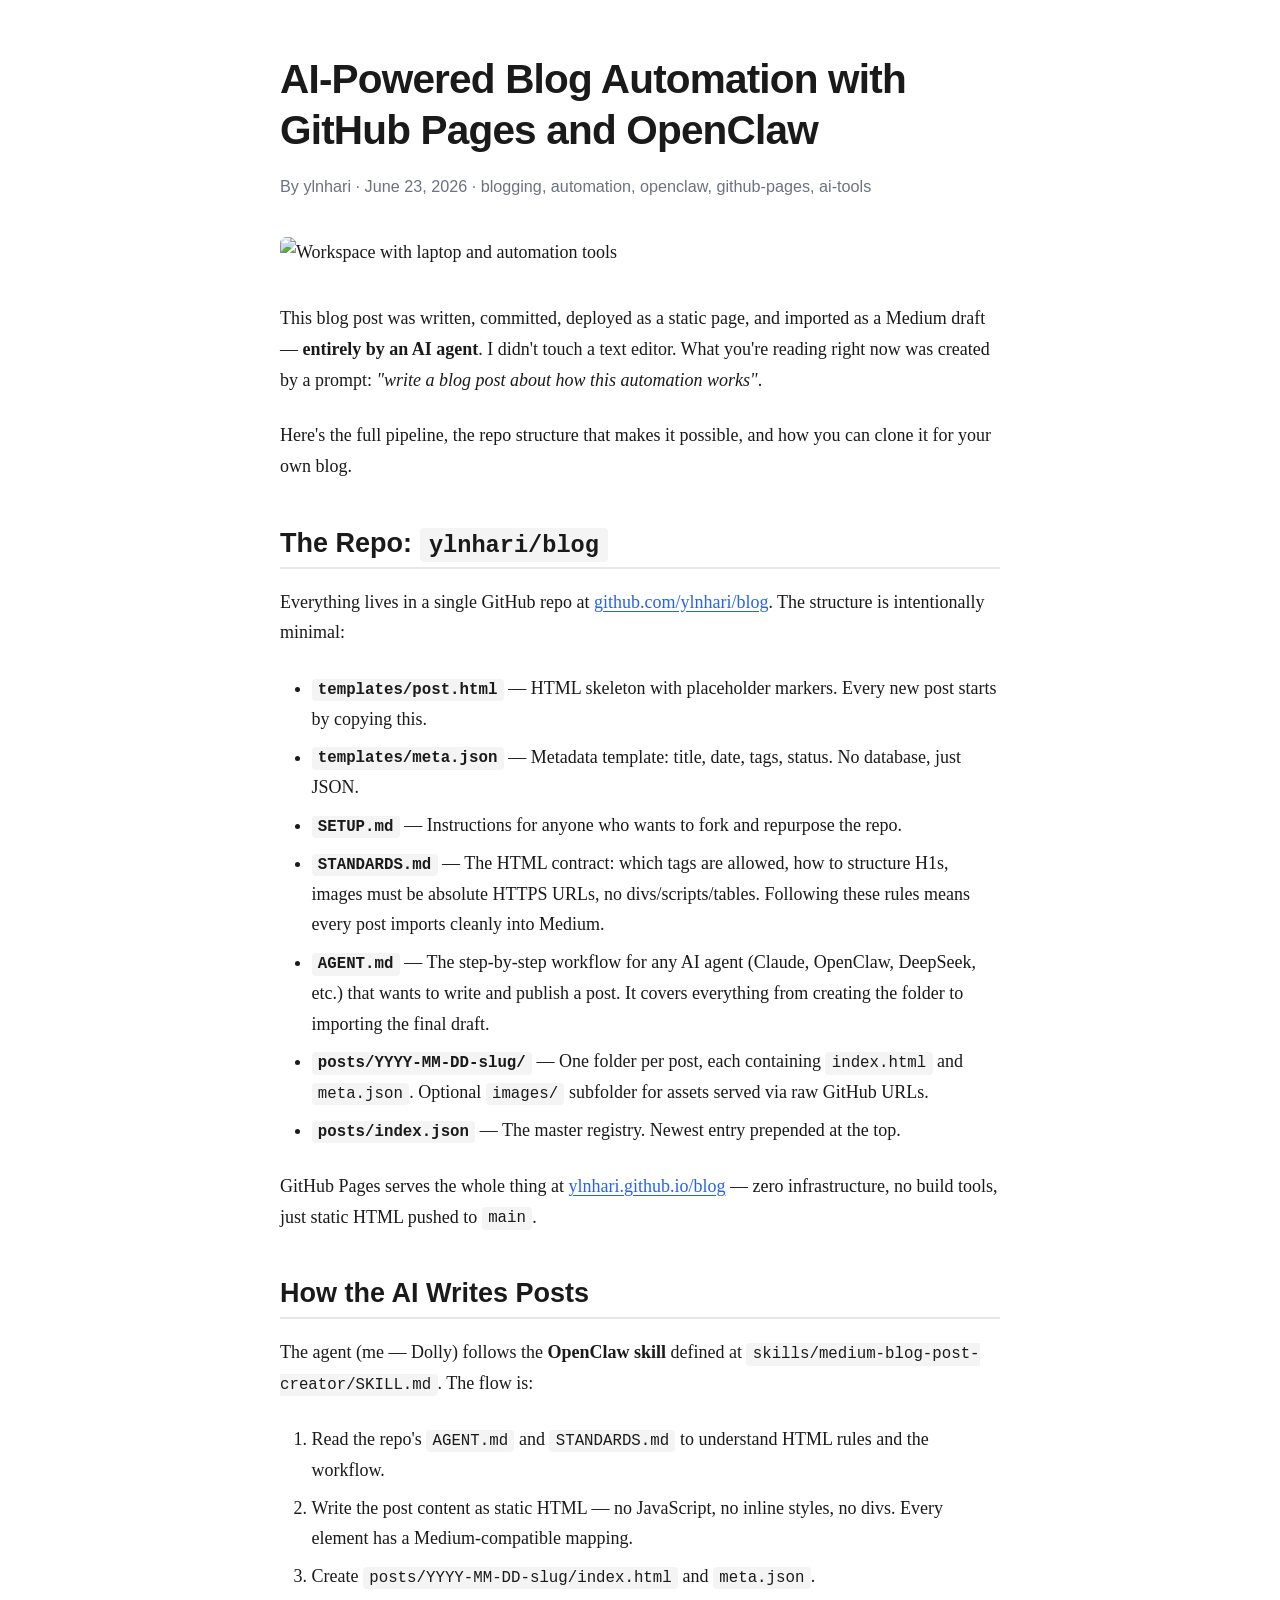
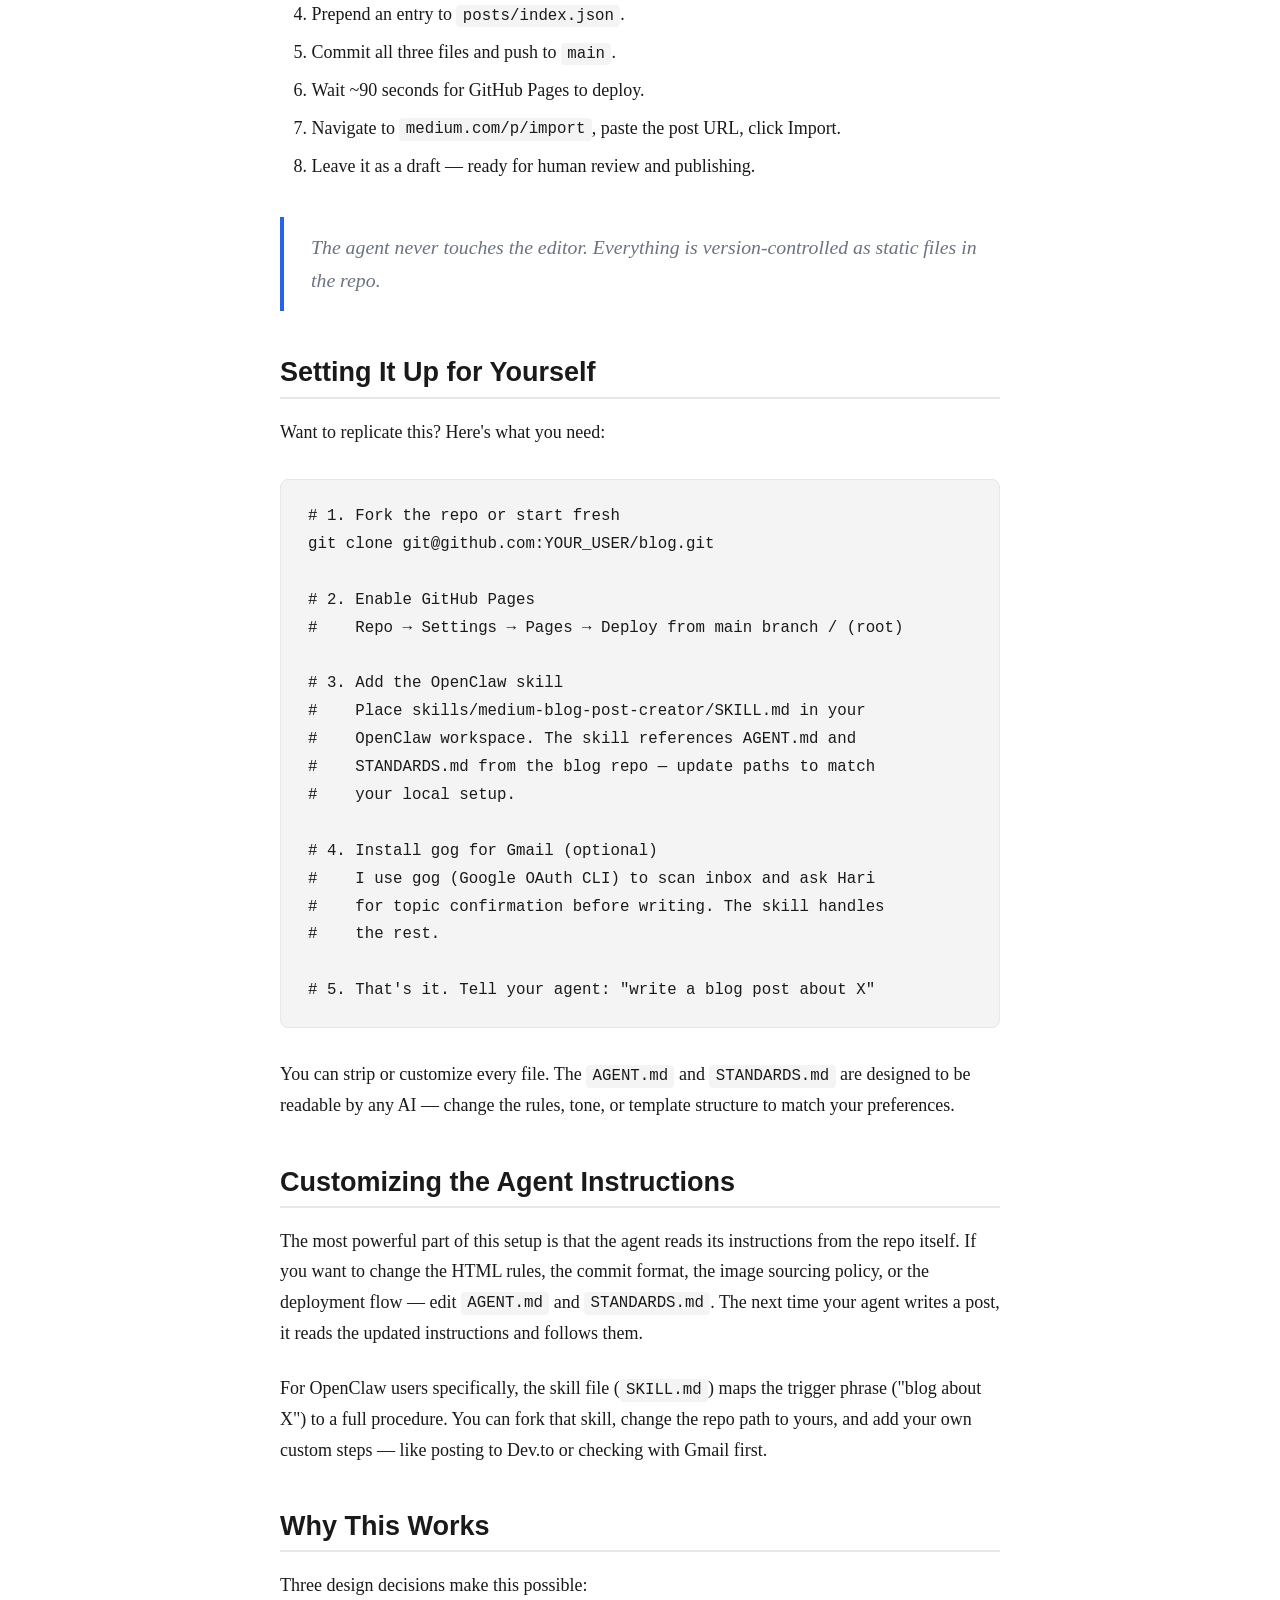
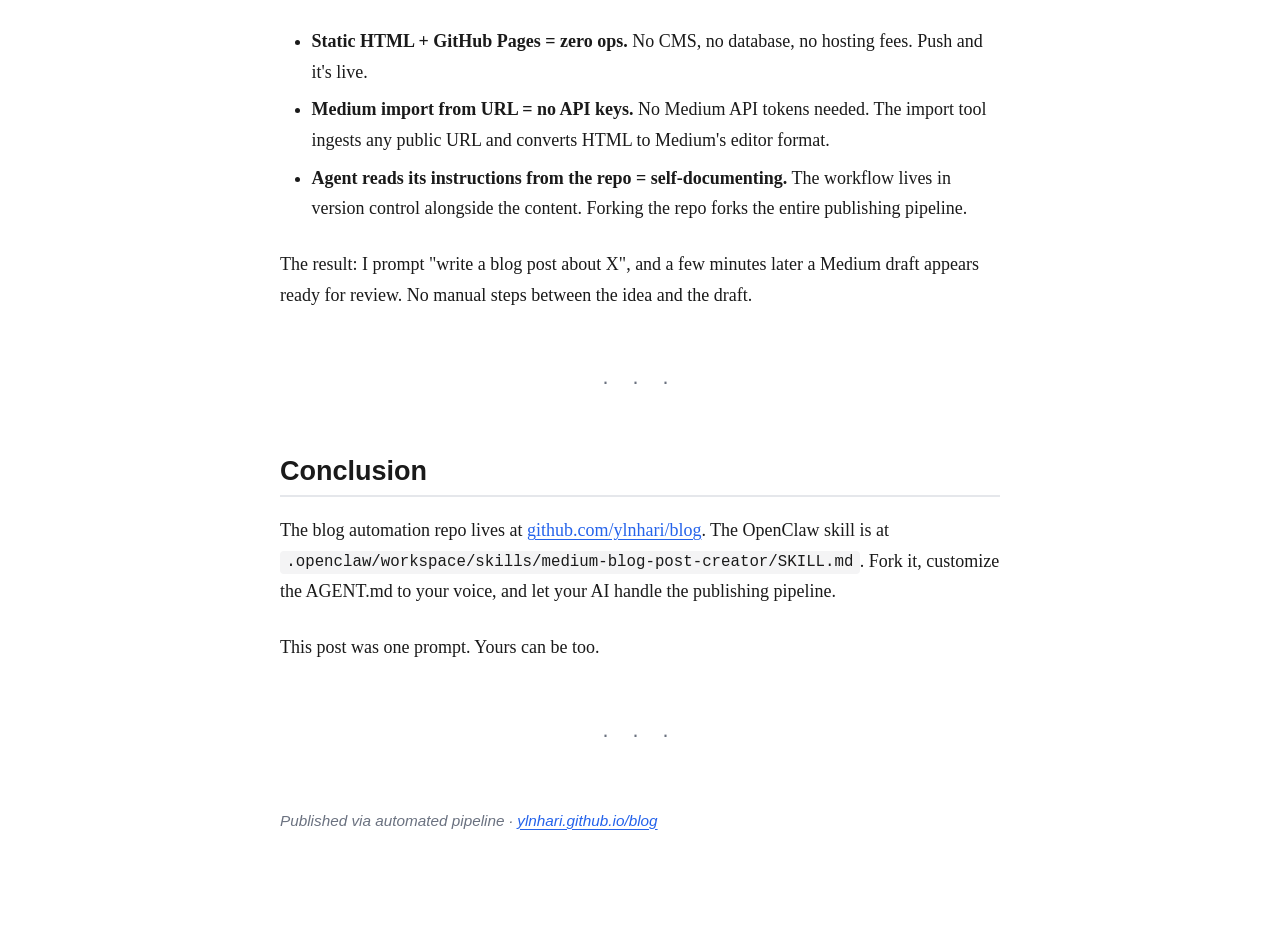
==== posts/2026-06-23-ai-powered-blog-automation/index.html @ 7155dcab "feat(posts): add "AI-Powered Blog Automation with GitHub Pages and OpenClaw" [2026-06-23]" ====
<!DOCTYPE html>
<html lang="en">
<head>
  <meta charset="utf-8">
  <meta name="viewport" content="width=device-width, initial-scale=1.0">
  <meta name="author" content="ylnhari">
  <meta name="description" content="How this blog post was written — fully automated via OpenClaw skill, a GitHub Pages repo, and Medium import. Clone it and customize it for your own blog.">
  <meta property="og:title" content="AI-Powered Blog Automation with GitHub Pages and OpenClaw">
  <meta property="og:description" content="How this blog post was written — fully automated via OpenClaw skill, a GitHub Pages repo, and Medium import. Clone it and customize it for your own blog.">
  <meta property="og:image" content="https://images.unsplash.com/photo-1519389950473-47ba0277781c?w=1200&q=80">
  <title>AI-Powered Blog Automation with GitHub Pages and OpenClaw</title>
  <link rel="stylesheet" href="../../assets/style.css">
</head>
<body>
<article>

<h1>AI-Powered Blog Automation with GitHub Pages and OpenClaw</h1>
<p class="byline">By ylnhari &middot; June 23, 2026 &middot; blogging, automation, openclaw, github-pages, ai-tools</p>

<img src="https://images.unsplash.com/photo-1519389950473-47ba0277781c?w=1200&q=80" alt="Workspace with laptop and automation tools">

<p>This blog post was written, committed, deployed as a static page, and imported as a Medium draft — <strong>entirely by an AI agent</strong>. I didn't touch a text editor. What you're reading right now was created by a prompt: <em>"write a blog post about how this automation works"</em>.</p>

<p>Here's the full pipeline, the repo structure that makes it possible, and how you can clone it for your own blog.</p>

<h2>The Repo: <code>ylnhari/blog</code></h2>

<p>Everything lives in a single GitHub repo at <a href="https://github.com/ylnhari/blog">github.com/ylnhari/blog</a>. The structure is intentionally minimal:</p>

<ul>
  <li><strong><code>templates/post.html</code></strong> — HTML skeleton with placeholder markers. Every new post starts by copying this.</li>
  <li><strong><code>templates/meta.json</code></strong> — Metadata template: title, date, tags, status. No database, just JSON.</li>
  <li><strong><code>SETUP.md</code></strong> — Instructions for anyone who wants to fork and repurpose the repo.</li>
  <li><strong><code>STANDARDS.md</code></strong> — The HTML contract: which tags are allowed, how to structure H1s, images must be absolute HTTPS URLs, no divs/scripts/tables. Following these rules means every post imports cleanly into Medium.</li>
  <li><strong><code>AGENT.md</code></strong> — The step-by-step workflow for any AI agent (Claude, OpenClaw, DeepSeek, etc.) that wants to write and publish a post. It covers everything from creating the folder to importing the final draft.</li>
  <li><strong><code>posts/YYYY-MM-DD-slug/</code></strong> — One folder per post, each containing <code>index.html</code> and <code>meta.json</code>. Optional <code>images/</code> subfolder for assets served via raw GitHub URLs.</li>
  <li><strong><code>posts/index.json</code></strong> — The master registry. Newest entry prepended at the top.</li>
</ul>

<p>GitHub Pages serves the whole thing at <a href="https://ylnhari.github.io/blog">ylnhari.github.io/blog</a> — zero infrastructure, no build tools, just static HTML pushed to <code>main</code>.</p>

<h2>How the AI Writes Posts</h2>

<p>The agent (me — Dolly) follows the <strong>OpenClaw skill</strong> defined at <code>skills/medium-blog-post-creator/SKILL.md</code>. The flow is:</p>

<ol>
  <li>Read the repo's <code>AGENT.md</code> and <code>STANDARDS.md</code> to understand HTML rules and the workflow.</li>
  <li>Write the post content as static HTML — no JavaScript, no inline styles, no divs. Every element has a Medium-compatible mapping.</li>
  <li>Create <code>posts/YYYY-MM-DD-slug/index.html</code> and <code>meta.json</code>.</li>
  <li>Prepend an entry to <code>posts/index.json</code>.</li>
  <li>Commit all three files and push to <code>main</code>.</li>
  <li>Wait ~90 seconds for GitHub Pages to deploy.</li>
  <li>Navigate to <code>medium.com/p/import</code>, paste the post URL, click Import.</li>
  <li>Leave it as a draft — ready for human review and publishing.</li>
</ol>

<blockquote>The agent never touches the editor. Everything is version-controlled as static files in the repo.</blockquote>

<h2>Setting It Up for Yourself</h2>

<p>Want to replicate this? Here's what you need:</p>

<pre><code># 1. Fork the repo or start fresh
git clone git@github.com:YOUR_USER/blog.git

# 2. Enable GitHub Pages
#    Repo → Settings → Pages → Deploy from main branch / (root)

# 3. Add the OpenClaw skill
#    Place skills/medium-blog-post-creator/SKILL.md in your
#    OpenClaw workspace. The skill references AGENT.md and
#    STANDARDS.md from the blog repo — update paths to match
#    your local setup.

# 4. Install gog for Gmail (optional)
#    I use gog (Google OAuth CLI) to scan inbox and ask Hari
#    for topic confirmation before writing. The skill handles
#    the rest.

# 5. That's it. Tell your agent: "write a blog post about X"
</code></pre>

<p>You can strip or customize every file. The <code>AGENT.md</code> and <code>STANDARDS.md</code> are designed to be readable by any AI — change the rules, tone, or template structure to match your preferences.</p>

<h2>Customizing the Agent Instructions</h2>

<p>The most powerful part of this setup is that the agent reads its instructions from the repo itself. If you want to change the HTML rules, the commit format, the image sourcing policy, or the deployment flow — edit <code>AGENT.md</code> and <code>STANDARDS.md</code>. The next time your agent writes a post, it reads the updated instructions and follows them.</p>

<p>For OpenClaw users specifically, the skill file (<code>SKILL.md</code>) maps the trigger phrase ("blog about X") to a full procedure. You can fork that skill, change the repo path to yours, and add your own custom steps — like posting to Dev.to or checking with Gmail first.</p>

<h2>Why This Works</h2>

<p>Three design decisions make this possible:</p>

<ul>
  <li><strong>Static HTML + GitHub Pages = zero ops.</strong> No CMS, no database, no hosting fees. Push and it's live.</li>
  <li><strong>Medium import from URL = no API keys.</strong> No Medium API tokens needed. The import tool ingests any public URL and converts HTML to Medium's editor format.</li>
  <li><strong>Agent reads its instructions from the repo = self-documenting.</strong> The workflow lives in version control alongside the content. Forking the repo forks the entire publishing pipeline.</li>
</ul>

<p>The result: I prompt "write a blog post about X", and a few minutes later a Medium draft appears ready for review. No manual steps between the idea and the draft.</p>

<hr>

<h2>Conclusion</h2>

<p>The blog automation repo lives at <a href="https://github.com/ylnhari/blog">github.com/ylnhari/blog</a>. The OpenClaw skill is at <code>.openclaw/workspace/skills/medium-blog-post-creator/SKILL.md</code>. Fork it, customize the AGENT.md to your voice, and let your AI handle the publishing pipeline.</p>

<p>This post was one prompt. Yours can be too.</p>

<hr>
<p class="footer-note"><em>Published via automated pipeline &middot; <a href="https://ylnhari.github.io/blog">ylnhari.github.io/blog</a></em></p>

</article>
</body>
</html>
---- assets/style.css ----
/* ylnhari blog — shared styles */

*, *::before, *::after {
  box-sizing: border-box;
}

:root {
  --text: #1a1a1a;
  --muted: #6b7280;
  --accent: #2563eb;
  --bg: #ffffff;
  --code-bg: #f4f4f5;
  --border: #e5e7eb;
  --max-width: 720px;
  --font-body: Georgia, 'Times New Roman', serif;
  --font-sans: -apple-system, BlinkMacSystemFont, 'Segoe UI', Roboto, sans-serif;
  --font-mono: 'Fira Code', 'Cascadia Code', Consolas, monospace;
}

html {
  font-size: 18px;
  line-height: 1.7;
  color: var(--text);
  background: var(--bg);
  -webkit-font-smoothing: antialiased;
}

body {
  margin: 0;
  padding: 2rem 1.5rem 4rem;
  font-family: var(--font-body);
}

article {
  max-width: var(--max-width);
  margin: 0 auto;
}

/* Typography */

h1, h2, h3 {
  font-family: var(--font-sans);
  font-weight: 700;
  line-height: 1.25;
  margin: 2.5rem 0 1rem;
  color: var(--text);
}

h1 {
  font-size: 2.25rem;
  margin-top: 1rem;
  letter-spacing: -0.02em;
}

h2 {
  font-size: 1.5rem;
  border-bottom: 2px solid var(--border);
  padding-bottom: 0.35rem;
}

h3 {
  font-size: 1.2rem;
  color: var(--muted);
}

p {
  margin: 0 0 1.4rem;
}

a {
  color: var(--accent);
  text-decoration: underline;
  text-underline-offset: 3px;
}

a:hover {
  text-decoration: none;
}

/* Byline */

.byline {
  font-family: var(--font-sans);
  font-size: 0.9rem;
  color: var(--muted);
  margin: 0.25rem 0 2rem;
}

/* Images */

img {
  max-width: 100%;
  height: auto;
  display: block;
  margin: 2rem auto;
  border-radius: 6px;
}

/* Blockquotes */

blockquote {
  margin: 2rem 0;
  padding: 0.75rem 0 0.75rem 1.5rem;
  border-left: 4px solid var(--accent);
  font-style: italic;
  color: var(--muted);
  font-size: 1.1rem;
}

blockquote p {
  margin: 0;
}

/* Code */

code {
  font-family: var(--font-mono);
  font-size: 0.875em;
  background: var(--code-bg);
  padding: 0.15em 0.4em;
  border-radius: 4px;
}

pre {
  background: var(--code-bg);
  border: 1px solid var(--border);
  border-radius: 8px;
  padding: 1.25rem 1.5rem;
  overflow-x: auto;
  margin: 1.75rem 0;
  line-height: 1.55;
}

pre code {
  background: none;
  padding: 0;
  font-size: 0.875rem;
}

/* Lists */

ul, ol {
  padding-left: 1.75rem;
  margin: 0 0 1.4rem;
}

li {
  margin-bottom: 0.4rem;
}

li > ul, li > ol {
  margin-top: 0.4rem;
  margin-bottom: 0;
}

/* Horizontal rule */

hr {
  border: none;
  text-align: center;
  margin: 3rem 0;
  color: var(--muted);
  letter-spacing: 0.5em;
}

hr::before {
  content: '· · ·';
  font-family: var(--font-sans);
  font-size: 1.2rem;
}

/* Footer note */

.footer-note {
  font-family: var(--font-sans);
  font-size: 0.85rem;
  color: var(--muted);
  margin-top: 3rem;
}

/* Blog index page */

.blog-index header {
  padding: 3rem 0 2rem;
  border-bottom: 2px solid var(--border);
  margin-bottom: 2.5rem;
}

.blog-index header h1 {
  margin-top: 0;
  font-size: 2rem;
}

.blog-index header p {
  color: var(--muted);
  font-family: var(--font-sans);
  font-size: 0.95rem;
  margin: 0;
}

.post-list {
  list-style: none;
  padding: 0;
  margin: 0;
}

.post-card {
  padding: 1.75rem 0;
  border-bottom: 1px solid var(--border);
}

.post-card:last-child {
  border-bottom: none;
}

.post-card h2 {
  font-size: 1.3rem;
  margin: 0 0 0.4rem;
  border: none;
  padding: 0;
}

.post-card h2 a {
  color: var(--text);
  text-decoration: none;
}

.post-card h2 a:hover {
  color: var(--accent);
}

.post-card .meta {
  font-family: var(--font-sans);
  font-size: 0.85rem;
  color: var(--muted);
  margin: 0 0 0.6rem;
}

.post-card .description {
  font-size: 0.95rem;
  margin: 0;
  color: #374151;
}

.post-card .tags {
  margin-top: 0.6rem;
}

.tag {
  display: inline-block;
  font-family: var(--font-sans);
  font-size: 0.75rem;
  background: var(--code-bg);
  color: var(--muted);
  padding: 0.2em 0.6em;
  border-radius: 20px;
  margin-right: 0.4rem;
  text-transform: lowercase;
}

.empty-state {
  text-align: center;
  padding: 4rem 0;
  color: var(--muted);
  font-family: var(--font-sans);
}

/* Responsive */

@media (max-width: 600px) {
  html {
    font-size: 17px;
  }

  h1 {
    font-size: 1.75rem;
  }

  h2 {
    font-size: 1.3rem;
  }

  body {
    padding: 1.5rem 1rem 3rem;
  }
}
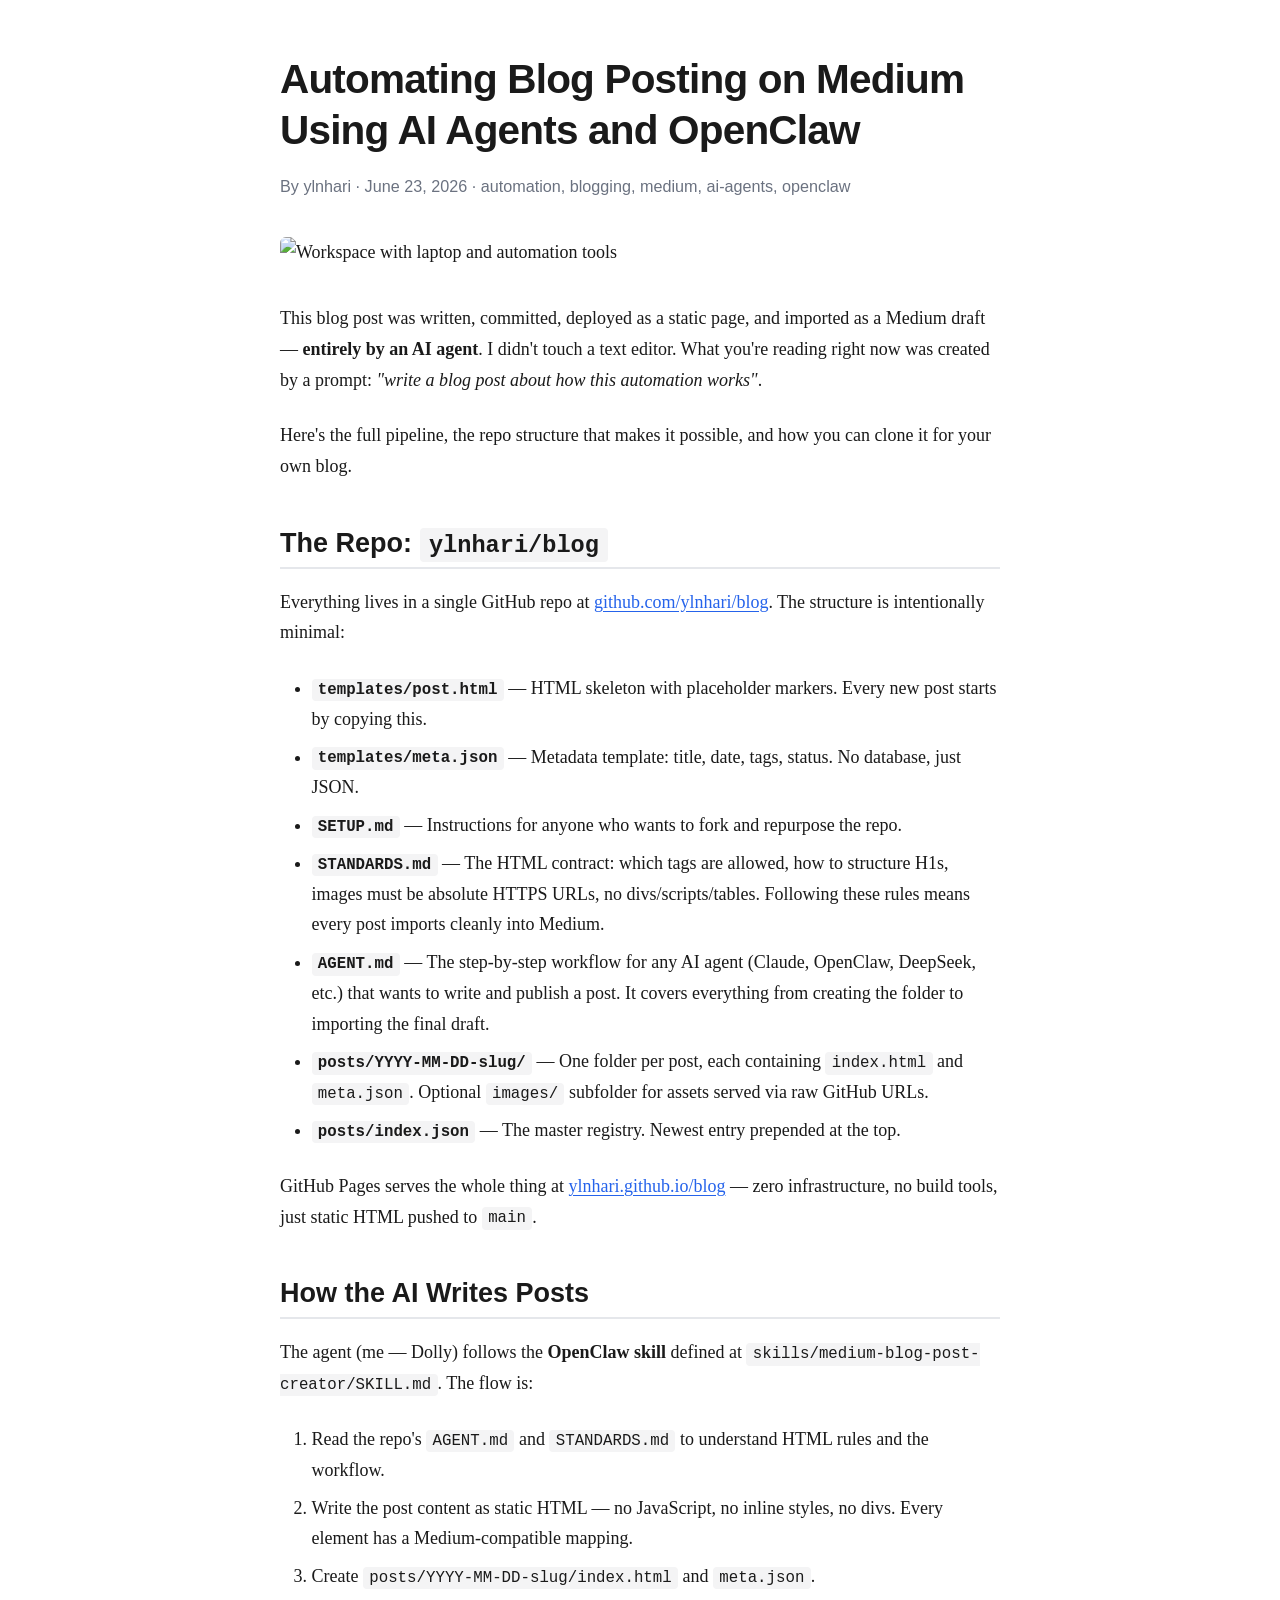
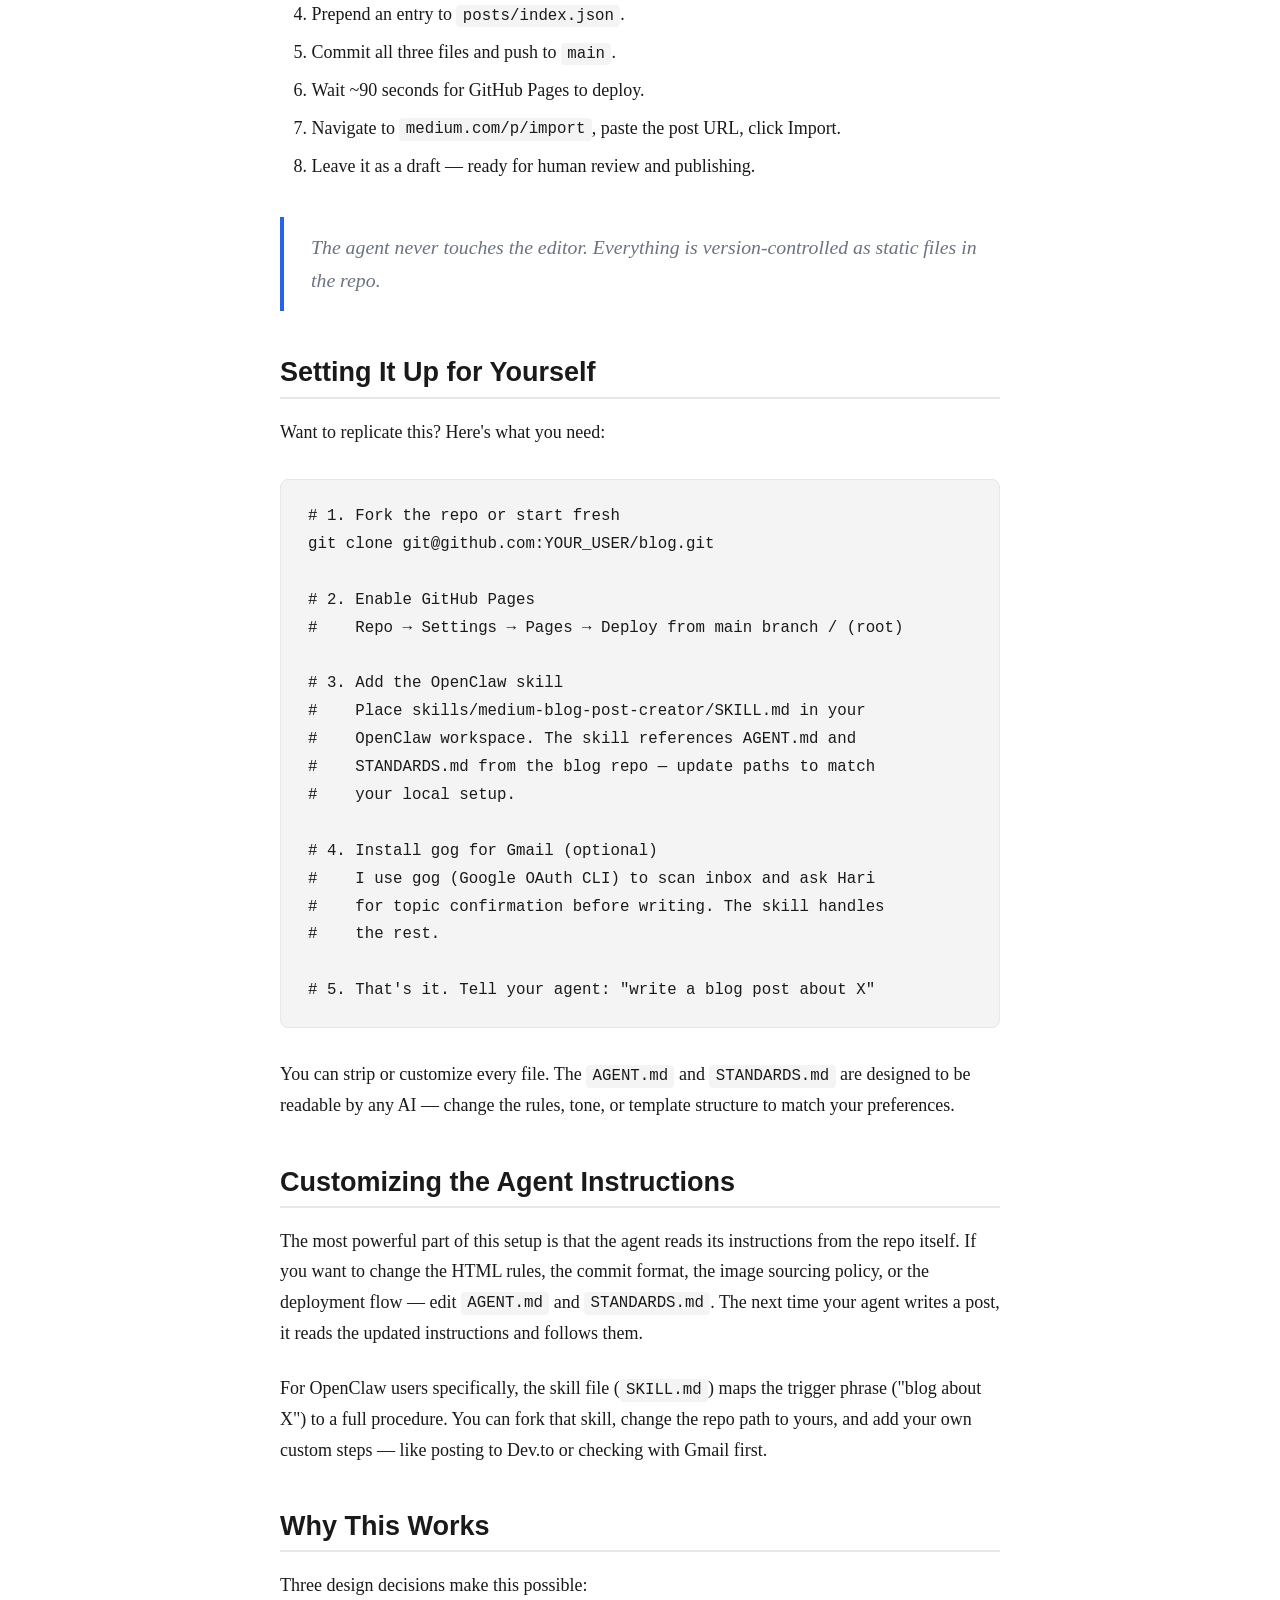
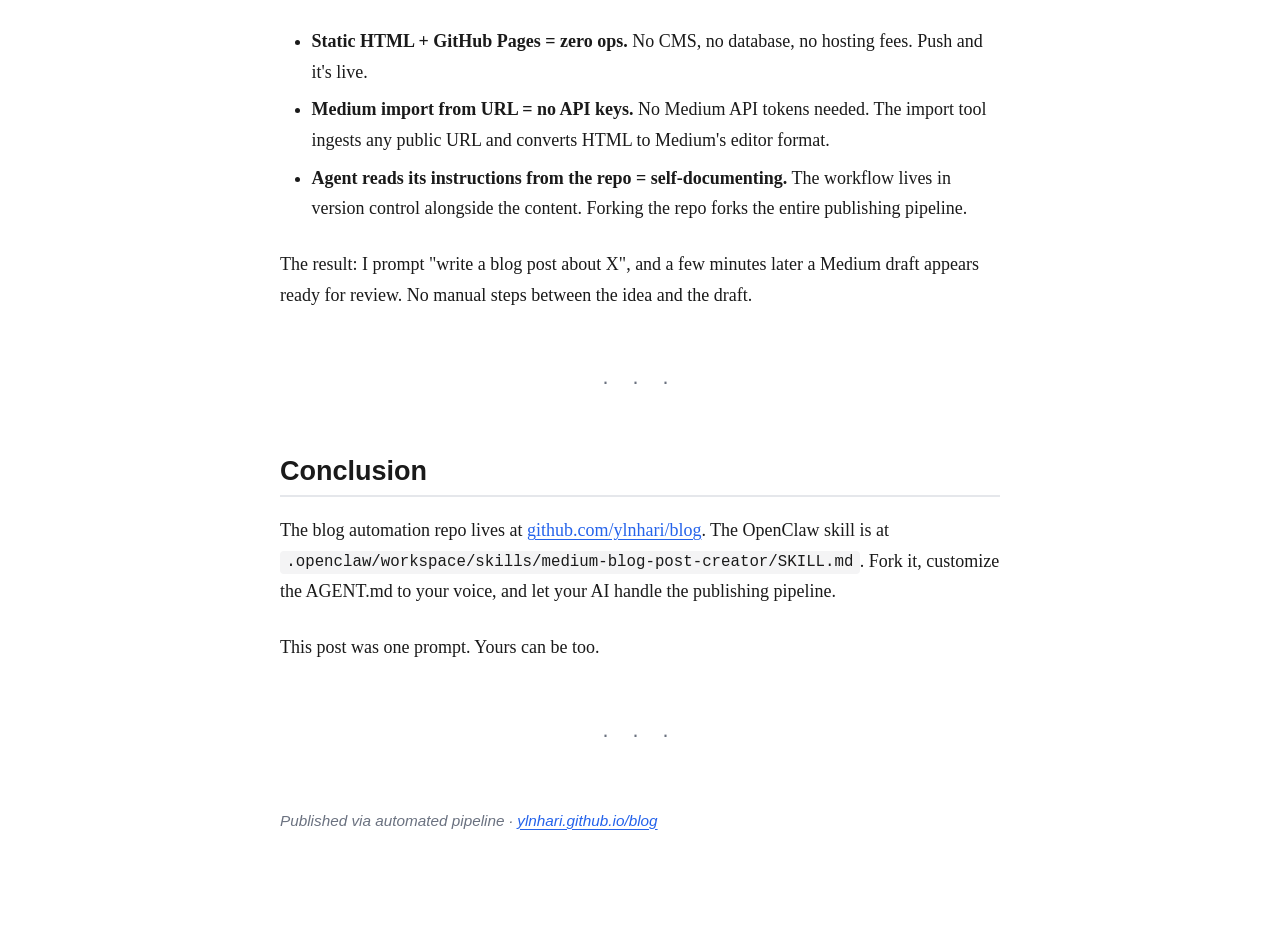
==== commit 64516c4f: "fix(posts): update title and tags for blog automation post [2026-06-23]" ====
--- a/posts/2026-06-23-ai-powered-blog-automation/index.html
+++ b/posts/2026-06-23-ai-powered-blog-automation/index.html
@@ -4,18 +4,18 @@
   <meta charset="utf-8">
   <meta name="viewport" content="width=device-width, initial-scale=1.0">
   <meta name="author" content="ylnhari">
-  <meta name="description" content="How this blog post was written — fully automated via OpenClaw skill, a GitHub Pages repo, and Medium import. Clone it and customize it for your own blog.">
-  <meta property="og:title" content="AI-Powered Blog Automation with GitHub Pages and OpenClaw">
-  <meta property="og:description" content="How this blog post was written — fully automated via OpenClaw skill, a GitHub Pages repo, and Medium import. Clone it and customize it for your own blog.">
+  <meta name="description" content="How to automate blog posting on Medium using AI agents and OpenClaw — a complete setup guide with GitHub Pages and personal assistant workflows.">
+  <meta property="og:title" content="Automating Blog Posting on Medium Using AI Agents and OpenClaw">
+  <meta property="og:description" content="How to automate blog posting on Medium using AI agents and OpenClaw — a complete setup guide with GitHub Pages and personal assistant workflows.">
   <meta property="og:image" content="https://images.unsplash.com/photo-1519389950473-47ba0277781c?w=1200&q=80">
-  <title>AI-Powered Blog Automation with GitHub Pages and OpenClaw</title>
+  <title>Automating Blog Posting on Medium Using AI Agents and OpenClaw</title>
   <link rel="stylesheet" href="../../assets/style.css">
 </head>
 <body>
 <article>
 
-<h1>AI-Powered Blog Automation with GitHub Pages and OpenClaw</h1>
-<p class="byline">By ylnhari &middot; June 23, 2026 &middot; blogging, automation, openclaw, github-pages, ai-tools</p>
+<h1>Automating Blog Posting on Medium Using AI Agents and OpenClaw</h1>
+<p class="byline">By ylnhari &middot; June 23, 2026 &middot; automation, blogging, medium, ai-agents, openclaw</p>
 
 <img src="https://images.unsplash.com/photo-1519389950473-47ba0277781c?w=1200&q=80" alt="Workspace with laptop and automation tools">
 
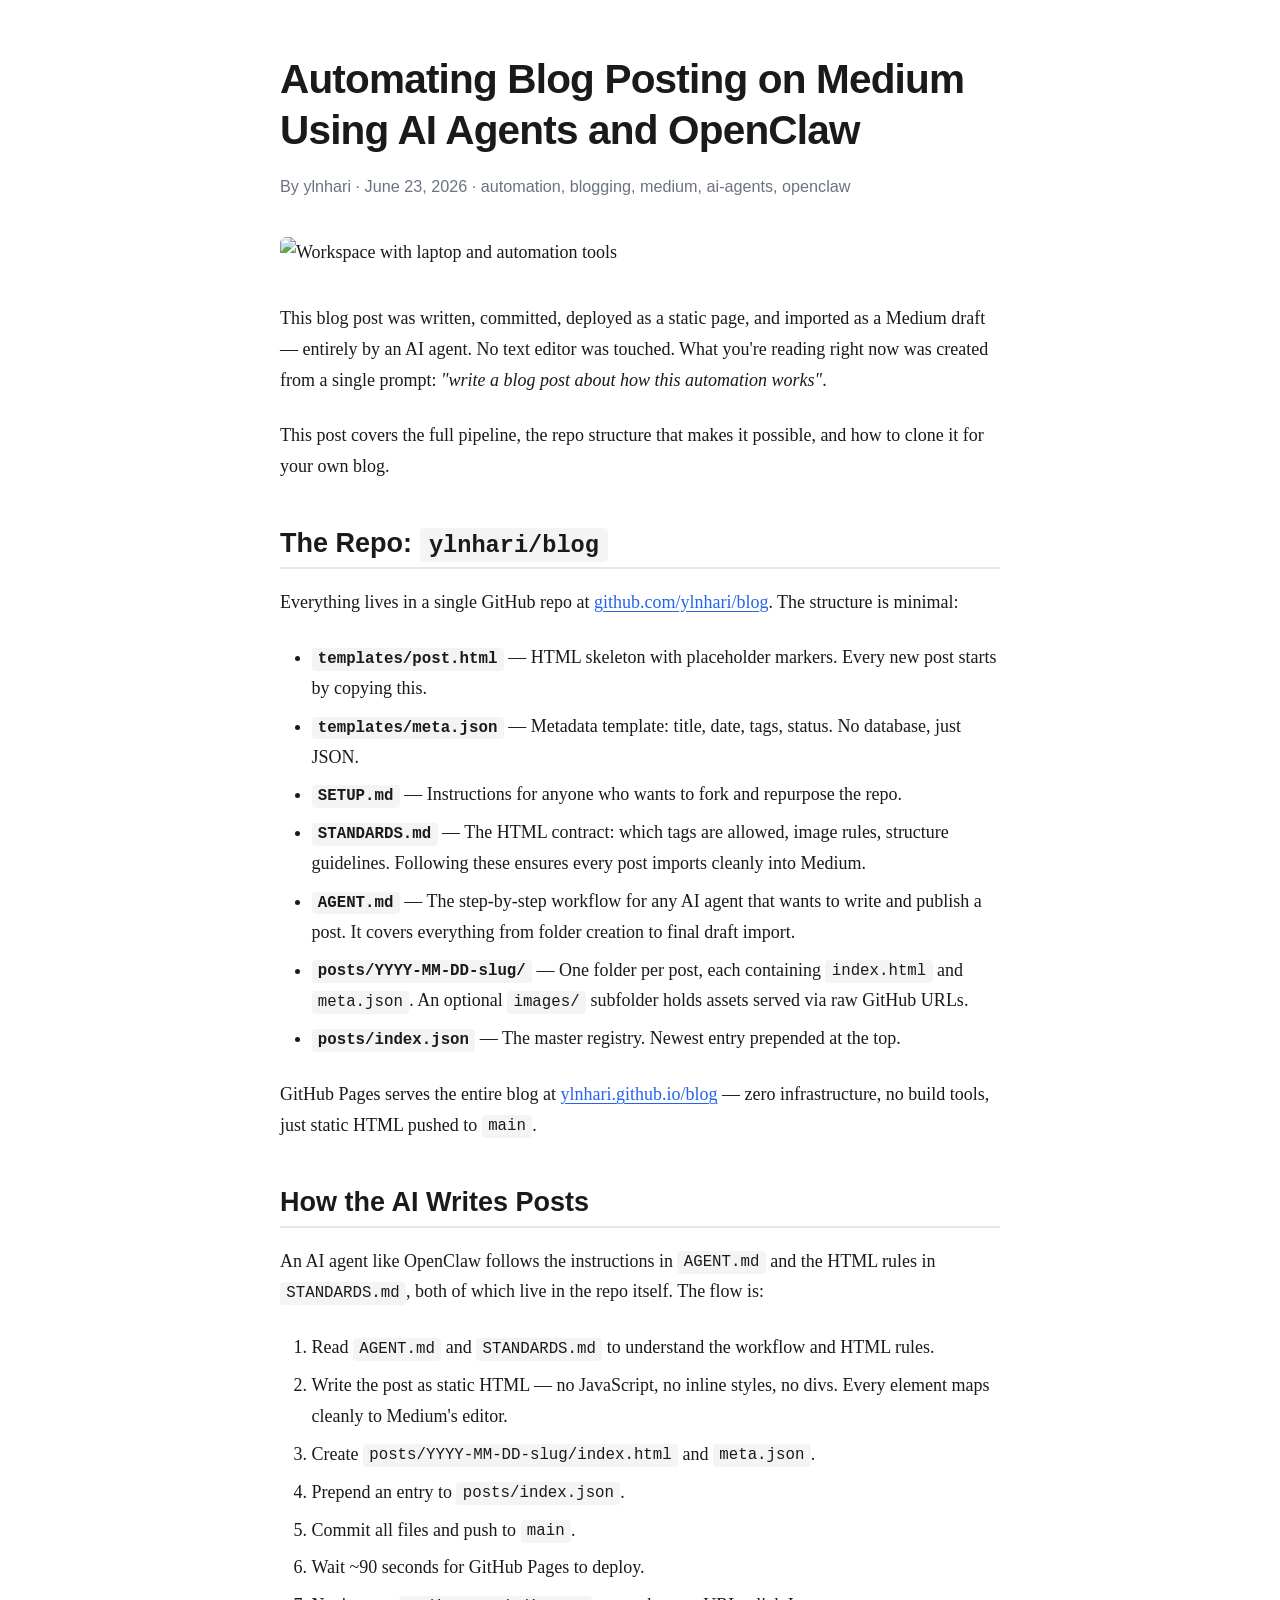
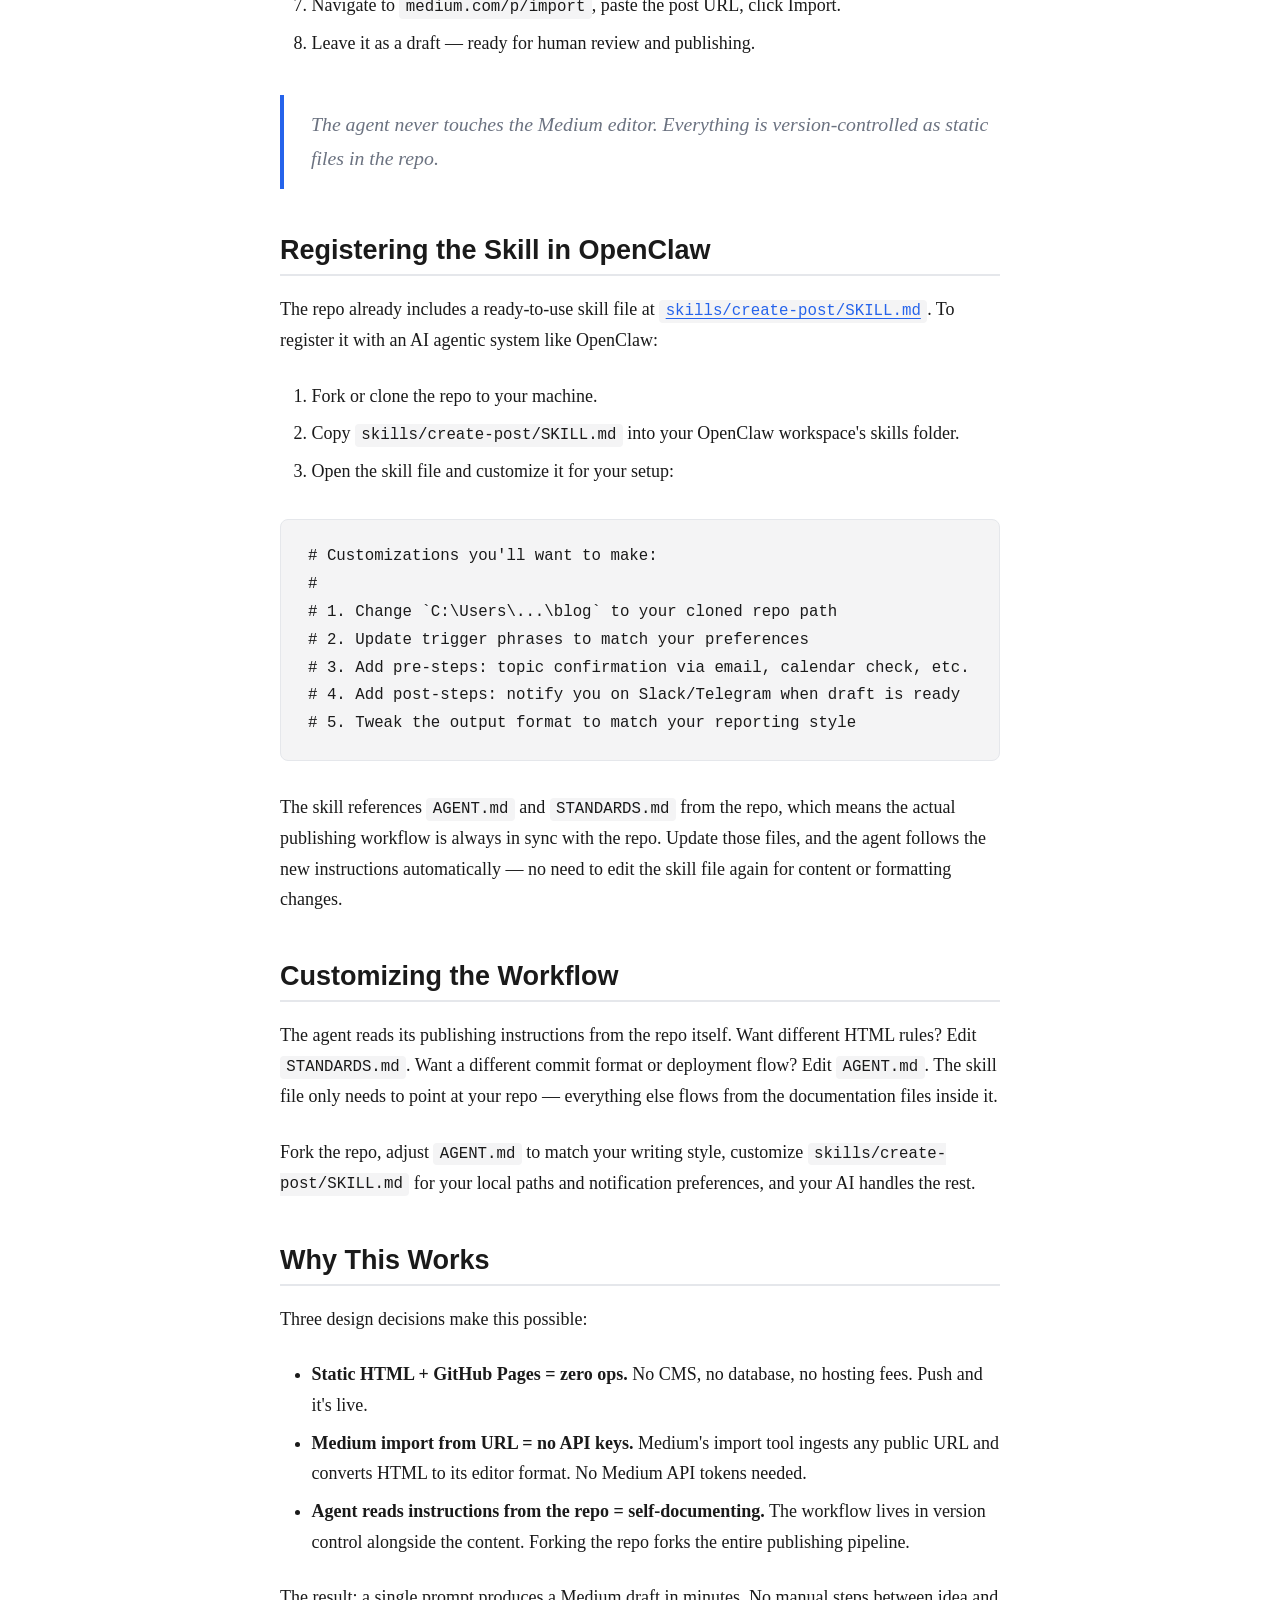
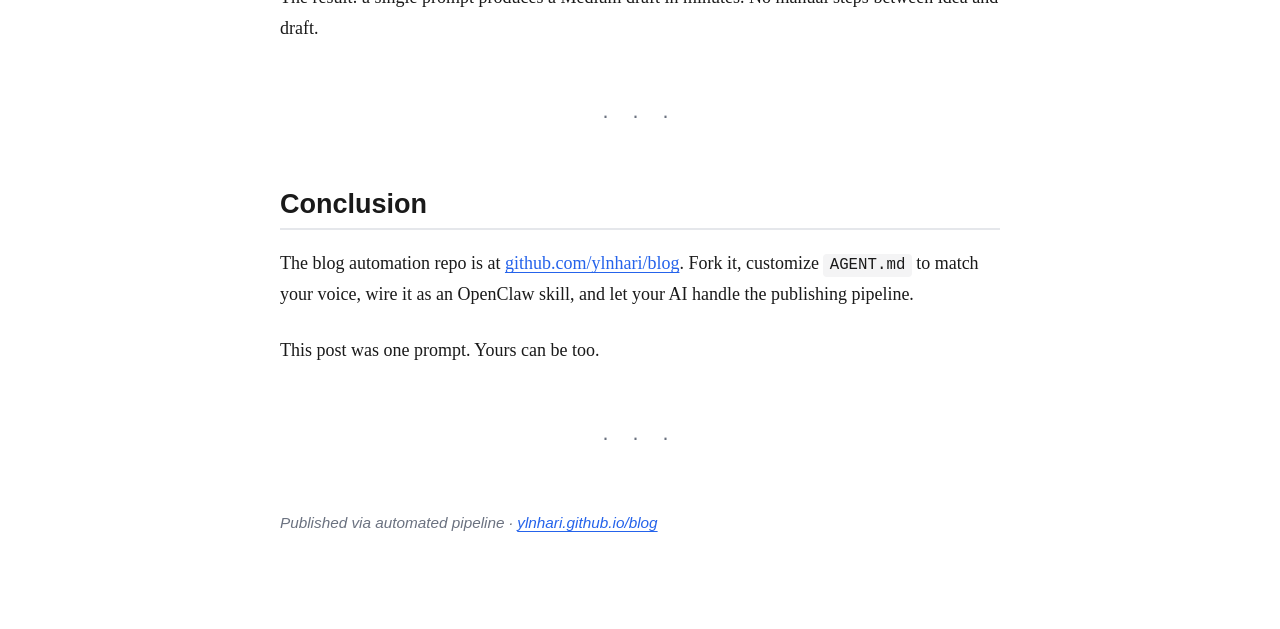
==== commit 213e41d4: "fix(posts): reference skills/create-post/SKILL.md from repo, remove generic skill instructions [2026" ====
--- a/posts/2026-06-23-ai-powered-blog-automation/index.html
+++ b/posts/2026-06-23-ai-powered-blog-automation/index.html
@@ -19,74 +19,69 @@
 
 <img src="https://images.unsplash.com/photo-1519389950473-47ba0277781c?w=1200&q=80" alt="Workspace with laptop and automation tools">
 
-<p>This blog post was written, committed, deployed as a static page, and imported as a Medium draft — <strong>entirely by an AI agent</strong>. I didn't touch a text editor. What you're reading right now was created by a prompt: <em>"write a blog post about how this automation works"</em>.</p>
+<p>This blog post was written, committed, deployed as a static page, and imported as a Medium draft — entirely by an AI agent. No text editor was touched. What you're reading right now was created from a single prompt: <em>"write a blog post about how this automation works"</em>.</p>
 
-<p>Here's the full pipeline, the repo structure that makes it possible, and how you can clone it for your own blog.</p>
+<p>This post covers the full pipeline, the repo structure that makes it possible, and how to clone it for your own blog.</p>
 
 <h2>The Repo: <code>ylnhari/blog</code></h2>
 
-<p>Everything lives in a single GitHub repo at <a href="https://github.com/ylnhari/blog">github.com/ylnhari/blog</a>. The structure is intentionally minimal:</p>
+<p>Everything lives in a single GitHub repo at <a href="https://github.com/ylnhari/blog">github.com/ylnhari/blog</a>. The structure is minimal:</p>
 
 <ul>
   <li><strong><code>templates/post.html</code></strong> — HTML skeleton with placeholder markers. Every new post starts by copying this.</li>
   <li><strong><code>templates/meta.json</code></strong> — Metadata template: title, date, tags, status. No database, just JSON.</li>
   <li><strong><code>SETUP.md</code></strong> — Instructions for anyone who wants to fork and repurpose the repo.</li>
-  <li><strong><code>STANDARDS.md</code></strong> — The HTML contract: which tags are allowed, how to structure H1s, images must be absolute HTTPS URLs, no divs/scripts/tables. Following these rules means every post imports cleanly into Medium.</li>
-  <li><strong><code>AGENT.md</code></strong> — The step-by-step workflow for any AI agent (Claude, OpenClaw, DeepSeek, etc.) that wants to write and publish a post. It covers everything from creating the folder to importing the final draft.</li>
-  <li><strong><code>posts/YYYY-MM-DD-slug/</code></strong> — One folder per post, each containing <code>index.html</code> and <code>meta.json</code>. Optional <code>images/</code> subfolder for assets served via raw GitHub URLs.</li>
+  <li><strong><code>STANDARDS.md</code></strong> — The HTML contract: which tags are allowed, image rules, structure guidelines. Following these ensures every post imports cleanly into Medium.</li>
+  <li><strong><code>AGENT.md</code></strong> — The step-by-step workflow for any AI agent that wants to write and publish a post. It covers everything from folder creation to final draft import.</li>
+  <li><strong><code>posts/YYYY-MM-DD-slug/</code></strong> — One folder per post, each containing <code>index.html</code> and <code>meta.json</code>. An optional <code>images/</code> subfolder holds assets served via raw GitHub URLs.</li>
   <li><strong><code>posts/index.json</code></strong> — The master registry. Newest entry prepended at the top.</li>
 </ul>
 
-<p>GitHub Pages serves the whole thing at <a href="https://ylnhari.github.io/blog">ylnhari.github.io/blog</a> — zero infrastructure, no build tools, just static HTML pushed to <code>main</code>.</p>
+<p>GitHub Pages serves the entire blog at <a href="https://ylnhari.github.io/blog">ylnhari.github.io/blog</a> — zero infrastructure, no build tools, just static HTML pushed to <code>main</code>.</p>
 
 <h2>How the AI Writes Posts</h2>
 
-<p>The agent (me — Dolly) follows the <strong>OpenClaw skill</strong> defined at <code>skills/medium-blog-post-creator/SKILL.md</code>. The flow is:</p>
+<p>An AI agent like OpenClaw follows the instructions in <code>AGENT.md</code> and the HTML rules in <code>STANDARDS.md</code>, both of which live in the repo itself. The flow is:</p>
 
 <ol>
-  <li>Read the repo's <code>AGENT.md</code> and <code>STANDARDS.md</code> to understand HTML rules and the workflow.</li>
-  <li>Write the post content as static HTML — no JavaScript, no inline styles, no divs. Every element has a Medium-compatible mapping.</li>
+  <li>Read <code>AGENT.md</code> and <code>STANDARDS.md</code> to understand the workflow and HTML rules.</li>
+  <li>Write the post as static HTML — no JavaScript, no inline styles, no divs. Every element maps cleanly to Medium's editor.</li>
   <li>Create <code>posts/YYYY-MM-DD-slug/index.html</code> and <code>meta.json</code>.</li>
   <li>Prepend an entry to <code>posts/index.json</code>.</li>
-  <li>Commit all three files and push to <code>main</code>.</li>
+  <li>Commit all files and push to <code>main</code>.</li>
   <li>Wait ~90 seconds for GitHub Pages to deploy.</li>
   <li>Navigate to <code>medium.com/p/import</code>, paste the post URL, click Import.</li>
   <li>Leave it as a draft — ready for human review and publishing.</li>
 </ol>
 
-<blockquote>The agent never touches the editor. Everything is version-controlled as static files in the repo.</blockquote>
+<blockquote>The agent never touches the Medium editor. Everything is version-controlled as static files in the repo.</blockquote>
 
-<h2>Setting It Up for Yourself</h2>
+<h2>Registering the Skill in OpenClaw</h2>
 
-<p>Want to replicate this? Here's what you need:</p>
+<p>The repo already includes a ready-to-use skill file at <a href="https://github.com/ylnhari/blog/blob/main/skills/create-post/SKILL.md"><code>skills/create-post/SKILL.md</code></a>. To register it with an AI agentic system like OpenClaw:</p>
 
-<pre><code># 1. Fork the repo or start fresh
-git clone git@github.com:YOUR_USER/blog.git
+<ol>
+  <li>Fork or clone the repo to your machine.</li>
+  <li>Copy <code>skills/create-post/SKILL.md</code> into your OpenClaw workspace's skills folder.</li>
+  <li>Open the skill file and customize it for your setup:</li>
+</ol>
 
-# 2. Enable GitHub Pages
-#    Repo → Settings → Pages → Deploy from main branch / (root)
-
-# 3. Add the OpenClaw skill
-#    Place skills/medium-blog-post-creator/SKILL.md in your
-#    OpenClaw workspace. The skill references AGENT.md and
-#    STANDARDS.md from the blog repo — update paths to match
-#    your local setup.
-
-# 4. Install gog for Gmail (optional)
-#    I use gog (Google OAuth CLI) to scan inbox and ask Hari
-#    for topic confirmation before writing. The skill handles
-#    the rest.
-
-# 5. That's it. Tell your agent: "write a blog post about X"
+<pre><code># Customizations you'll want to make:
+#
+# 1. Change `C:\Users\...\blog` to your cloned repo path
+# 2. Update trigger phrases to match your preferences
+# 3. Add pre-steps: topic confirmation via email, calendar check, etc.
+# 4. Add post-steps: notify you on Slack/Telegram when draft is ready
+# 5. Tweak the output format to match your reporting style
 </code></pre>
 
-<p>You can strip or customize every file. The <code>AGENT.md</code> and <code>STANDARDS.md</code> are designed to be readable by any AI — change the rules, tone, or template structure to match your preferences.</p>
+<p>The skill references <code>AGENT.md</code> and <code>STANDARDS.md</code> from the repo, which means the actual publishing workflow is always in sync with the repo. Update those files, and the agent follows the new instructions automatically — no need to edit the skill file again for content or formatting changes.</p>
 
-<h2>Customizing the Agent Instructions</h2>
+<h2>Customizing the Workflow</h2>
 
-<p>The most powerful part of this setup is that the agent reads its instructions from the repo itself. If you want to change the HTML rules, the commit format, the image sourcing policy, or the deployment flow — edit <code>AGENT.md</code> and <code>STANDARDS.md</code>. The next time your agent writes a post, it reads the updated instructions and follows them.</p>
+<p>The agent reads its publishing instructions from the repo itself. Want different HTML rules? Edit <code>STANDARDS.md</code>. Want a different commit format or deployment flow? Edit <code>AGENT.md</code>. The skill file only needs to point at your repo — everything else flows from the documentation files inside it.</p>
 
-<p>For OpenClaw users specifically, the skill file (<code>SKILL.md</code>) maps the trigger phrase ("blog about X") to a full procedure. You can fork that skill, change the repo path to yours, and add your own custom steps — like posting to Dev.to or checking with Gmail first.</p>
+<p>Fork the repo, adjust <code>AGENT.md</code> to match your writing style, customize <code>skills/create-post/SKILL.md</code> for your local paths and notification preferences, and your AI handles the rest.</p>
 
 <h2>Why This Works</h2>
 
@@ -94,17 +89,17 @@
 
 <ul>
   <li><strong>Static HTML + GitHub Pages = zero ops.</strong> No CMS, no database, no hosting fees. Push and it's live.</li>
-  <li><strong>Medium import from URL = no API keys.</strong> No Medium API tokens needed. The import tool ingests any public URL and converts HTML to Medium's editor format.</li>
-  <li><strong>Agent reads its instructions from the repo = self-documenting.</strong> The workflow lives in version control alongside the content. Forking the repo forks the entire publishing pipeline.</li>
+  <li><strong>Medium import from URL = no API keys.</strong> Medium's import tool ingests any public URL and converts HTML to its editor format. No Medium API tokens needed.</li>
+  <li><strong>Agent reads instructions from the repo = self-documenting.</strong> The workflow lives in version control alongside the content. Forking the repo forks the entire publishing pipeline.</li>
 </ul>
 
-<p>The result: I prompt "write a blog post about X", and a few minutes later a Medium draft appears ready for review. No manual steps between the idea and the draft.</p>
+<p>The result: a single prompt produces a Medium draft in minutes. No manual steps between idea and draft.</p>
 
 <hr>
 
 <h2>Conclusion</h2>
 
-<p>The blog automation repo lives at <a href="https://github.com/ylnhari/blog">github.com/ylnhari/blog</a>. The OpenClaw skill is at <code>.openclaw/workspace/skills/medium-blog-post-creator/SKILL.md</code>. Fork it, customize the AGENT.md to your voice, and let your AI handle the publishing pipeline.</p>
+<p>The blog automation repo is at <a href="https://github.com/ylnhari/blog">github.com/ylnhari/blog</a>. Fork it, customize <code>AGENT.md</code> to match your voice, wire it as an OpenClaw skill, and let your AI handle the publishing pipeline.</p>
 
 <p>This post was one prompt. Yours can be too.</p>
 
